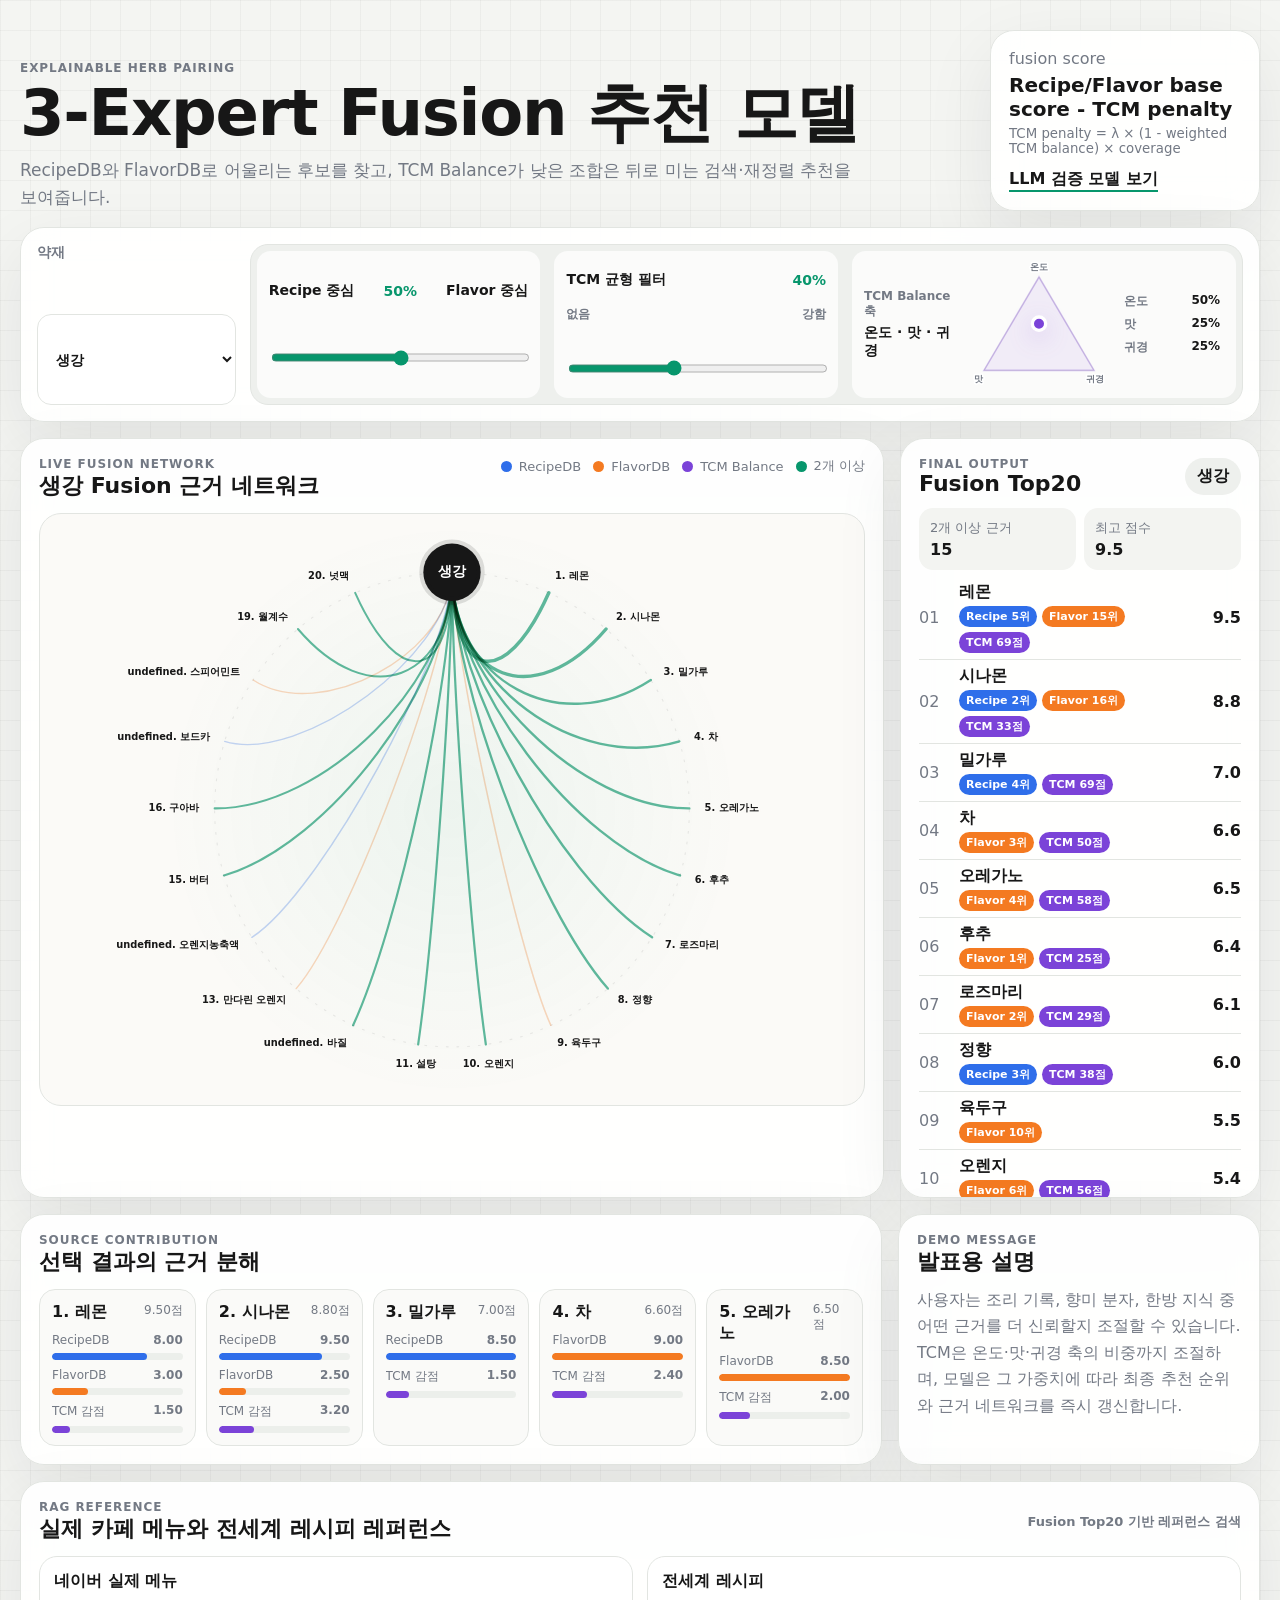
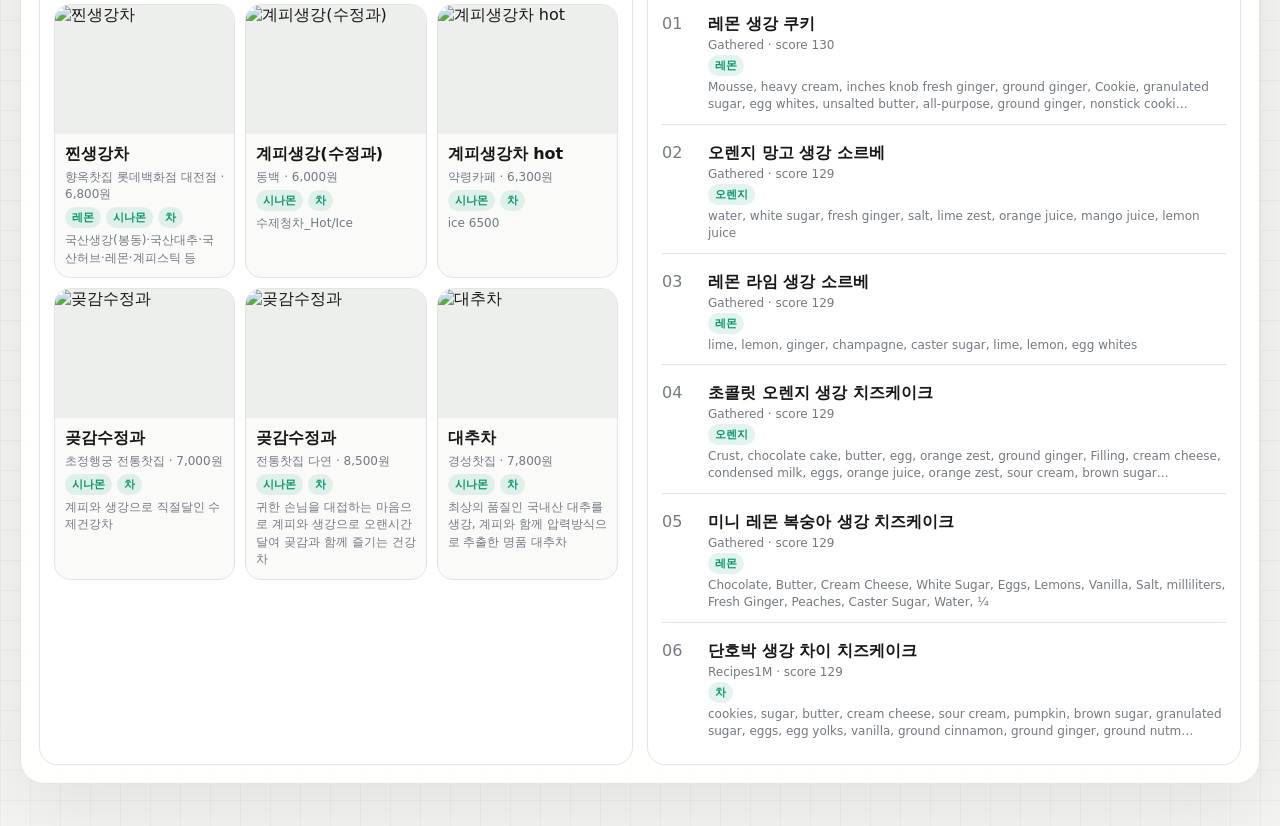
==== demo/index.html @ d8a5c46d "Add herb pairing demo" ====
<!doctype html>
<html lang="ko">
  <head>
    <meta charset="utf-8" />
    <meta name="viewport" content="width=device-width, initial-scale=1" />
    <title>Three Expert Fusion Demo</title>
    <link rel="stylesheet" href="./styles.css?v=20260723k" />
  </head>
  <body>
    <main class="app-shell">
      <header class="hero">
        <div>
          <p class="eyebrow">Explainable herb pairing</p>
          <h1>3-Expert Fusion 추천 모델</h1>
          <p class="lead">
            RecipeDB와 FlavorDB로 어울리는 후보를 찾고,
            TCM Balance가 낮은 조합은 뒤로 미는 검색·재정렬 추천을 보여줍니다.
          </p>
        </div>
        <div class="model-card" aria-label="모델 수식">
          <span>fusion score</span>
          <strong>Recipe/Flavor base score - TCM penalty</strong>
          <small>TCM penalty = λ × (1 - weighted TCM balance) × coverage</small>
          <a class="inline-link" href="./validation.html">LLM 검증 모델 보기</a>
        </div>
      </header>

      <section class="control-panel" aria-label="추천 모델 제어">
        <label class="select-field">
          <span>약재</span>
          <select id="herb-select"></select>
        </label>

        <div class="rerank-controls" aria-label="검색 및 재정렬 제어">
          <label class="balance-slider">
            <span class="slider-title">Recipe 중심 <b id="recipe-ratio-value">50%</b> Flavor 중심</span>
            <input id="recipe-flavor-ratio" type="range" min="0" max="1" step="0.05" value="0.5" />
          </label>
          <label class="balance-slider">
            <span class="slider-title">TCM 균형 필터 <b id="tcm-penalty-value">40%</b></span>
            <span class="slider-ends"><i>없음</i><i>강함</i></span>
            <input id="tcm-penalty-strength" type="range" min="0" max="1" step="0.05" value="0.4" />
          </label>
          <div class="tcm-triangle-card" aria-label="TCM 속성 가중치">
            <div class="triangle-copy">
              <span>TCM Balance 축</span>
              <strong>온도 · 맛 · 귀경</strong>
            </div>
            <svg id="tcm-triangle" class="tcm-triangle" viewBox="0 0 180 150" role="img" aria-label="TCM 속성 가중치 삼각형">
              <polygon points="90,18 24,130 156,130" class="triangle-plane"></polygon>
              <line x1="90" y1="18" x2="24" y2="130" class="triangle-guide"></line>
              <line x1="90" y1="18" x2="156" y2="130" class="triangle-guide"></line>
              <line x1="24" y1="130" x2="156" y2="130" class="triangle-guide"></line>
              <text x="90" y="10" text-anchor="middle">온도</text>
              <text x="12" y="144" text-anchor="start">맛</text>
              <text x="168" y="144" text-anchor="end">귀경</text>
              <circle id="tcm-triangle-point" cx="90" cy="74" r="8"></circle>
            </svg>
            <div class="triangle-values">
              <span>온도 <b id="tcm-temp-value">50%</b></span>
              <span>맛 <b id="tcm-taste-value">25%</b></span>
              <span>귀경 <b id="tcm-meridian-value">25%</b></span>
            </div>
          </div>
        </div>
      </section>

      <section class="workspace">
        <section class="network-card">
          <div class="section-head">
            <div>
              <p class="eyebrow">live fusion network</p>
              <h2 id="network-title">추천 근거 네트워크</h2>
            </div>
            <div class="legend">
              <span><i class="recipe"></i>RecipeDB</span>
              <span><i class="flavor"></i>FlavorDB</span>
              <span><i class="tcm"></i>TCM Balance</span>
              <span><i class="multi"></i>2개 이상</span>
            </div>
          </div>
          <div class="canvas-wrap">
            <svg id="fusion-network" viewBox="0 0 920 660" role="img" aria-label="약재 식재료 추천 근거 네트워크"></svg>
          </div>
        </section>

        <aside class="ranking-card">
          <div class="section-head compact">
            <div>
              <p class="eyebrow">final output</p>
              <h2>Fusion Top20</h2>
            </div>
            <strong id="herb-name">-</strong>
          </div>
          <div class="metric-row">
            <div>
              <span>2개 이상 근거</span>
              <strong id="consensus-count">0</strong>
            </div>
            <div>
              <span>최고 점수</span>
              <strong id="top-score">0.0</strong>
            </div>
          </div>
          <ol id="ranking-list" class="ranking-list"></ol>
        </aside>
      </section>

      <section class="detail-grid">
        <article>
          <p class="eyebrow">source contribution</p>
          <h2>선택 결과의 근거 분해</h2>
          <div id="contribution-list" class="contribution-list"></div>
        </article>
        <article>
          <p class="eyebrow">demo message</p>
          <h2>발표용 설명</h2>
          <p class="demo-copy">
            사용자는 조리 기록, 향미 분자, 한방 지식 중 어떤 근거를 더 신뢰할지 조절할 수 있습니다.
            TCM은 온도·맛·귀경 축의 비중까지 조절하며, 모델은 그 가중치에 따라 최종 추천 순위와 근거 네트워크를 즉시 갱신합니다.
          </p>
        </article>
      </section>

      <section class="rag-reference-section">
        <div class="section-head">
          <div>
            <p class="eyebrow">RAG reference</p>
            <h2>실제 카페 메뉴와 전세계 레시피 레퍼런스</h2>
          </div>
          <div class="reference-summary" id="reference-summary"></div>
        </div>
        <div class="reference-grid">
          <article class="reference-panel">
            <div class="reference-title">
              <span>네이버 실제 메뉴</span>
              <b id="naver-count">0</b>
            </div>
            <div id="cafe-reference-list" class="cafe-reference-list"></div>
          </article>
          <article class="reference-panel">
            <div class="reference-title">
              <span>전세계 레시피</span>
              <b id="recipe-ref-count">0</b>
            </div>
            <div id="recipe-reference-list" class="recipe-reference-list"></div>
          </article>
        </div>
      </section>
    </main>

    <script src="./data/network-data.js?v=20260723k"></script>
    <script src="./data/rag-reference-data.js?v=20260723k"></script>
    <script src="./app.js?v=20260723k"></script>
  </body>
</html>
---- demo/styles.css ----
:root {
  color-scheme: light;
  --bg: #f4f5f2;
  --panel: #ffffff;
  --canvas: #fbfaf7;
  --text: #171717;
  --muted: #737984;
  --line: #e2e5e1;
  --recipe: #2f6eea;
  --flavor: #f47a21;
  --tcm: #7b43d8;
  --multi: #07966c;
  --shadow: 0 24px 70px rgba(24, 31, 42, 0.08);
}

* {
  box-sizing: border-box;
}

body {
  margin: 0;
  min-height: 100vh;
  font-family: Inter, "Segoe UI", "Noto Sans KR", system-ui, sans-serif;
  background:
    linear-gradient(rgba(23, 23, 23, 0.035) 1px, transparent 1px),
    linear-gradient(90deg, rgba(23, 23, 23, 0.035) 1px, transparent 1px),
    var(--bg);
  background-size: 30px 30px;
  color: var(--text);
}

button,
select,
input {
  font: inherit;
}

.app-shell {
  width: min(1500px, calc(100% - 40px));
  margin: 0 auto;
  padding: 30px 0 42px;
}

.hero {
  display: grid;
  grid-template-columns: minmax(0, 1fr) minmax(270px, 0.28fr);
  gap: 18px;
  align-items: end;
  margin-bottom: 16px;
}

.eyebrow,
h1,
h2,
p {
  margin: 0;
}

.eyebrow {
  color: var(--muted);
  font-size: 12px;
  font-weight: 800;
  letter-spacing: 0.08em;
  text-transform: uppercase;
}

h1 {
  margin-top: 6px;
  font-size: clamp(34px, 5vw, 66px);
  line-height: 1;
  letter-spacing: -0.02em;
}

h2 {
  font-size: 22px;
}

.lead {
  max-width: 850px;
  margin-top: 12px;
  color: var(--muted);
  font-size: 17px;
  line-height: 1.6;
}

.model-card,
.control-panel,
.network-card,
.ranking-card,
.rag-reference-section,
.reference-panel,
.detail-grid article,
.error-card {
  background: rgba(255, 255, 255, 0.92);
  border: 1px solid var(--line);
  border-radius: 24px;
  box-shadow: var(--shadow);
  backdrop-filter: blur(14px);
}

.model-card {
  display: grid;
  gap: 5px;
  padding: 18px;
}

.model-card span,
.model-card small {
  color: var(--muted);
}

.model-card strong {
  font-size: 20px;
}

.inline-link {
  width: fit-content;
  margin-top: 8px;
  color: var(--text);
  font-weight: 800;
  text-decoration: none;
  border-bottom: 2px solid var(--multi);
}

.control-panel {
  display: grid;
  grid-template-columns: minmax(190px, 0.2fr) minmax(720px, 1fr);
  gap: 14px;
  align-items: stretch;
  padding: 16px;
  margin-bottom: 16px;
}

label {
  display: grid;
  gap: 7px;
  color: var(--muted);
  font-size: 14px;
  font-weight: 700;
}

select {
  width: 100%;
  border: 1px solid var(--line);
  border-radius: 14px;
  padding: 13px 14px;
  background: var(--panel);
  color: var(--text);
}

input[type="range"] {
  width: 100%;
  accent-color: var(--multi);
}

.rerank-controls {
  display: grid;
  grid-template-columns: minmax(210px, 0.85fr) minmax(210px, 0.85fr) minmax(310px, 1.15fr);
  gap: 14px;
  padding: 6px;
  border: 1px solid var(--line);
  border-radius: 18px;
  background: #eef0ed;
}

.balance-slider,
.tcm-triangle-card {
  gap: 9px;
  padding: 11px 12px;
  border-radius: 14px;
  background: rgba(255, 255, 255, 0.76);
}

.tcm-triangle-card {
  display: grid;
  grid-template-columns: minmax(90px, 0.62fr) 150px minmax(96px, 0.7fr);
  gap: 10px;
  align-items: center;
  min-width: 0;
}

.triangle-copy {
  display: grid;
  gap: 4px;
  min-width: 0;
}

.triangle-copy span {
  color: var(--muted);
  font-size: 12px;
  font-weight: 800;
}

.triangle-copy strong {
  color: var(--text);
  font-size: 14px;
}

.tcm-triangle {
  display: block;
  width: 150px;
  height: 125px;
  overflow: visible;
  cursor: pointer;
  touch-action: none;
}

.triangle-plane {
  fill: rgba(123, 67, 216, 0.08);
  stroke: rgba(123, 67, 216, 0.28);
  stroke-width: 2;
}

.triangle-guide {
  stroke: rgba(23, 23, 23, 0.1);
  stroke-width: 1;
}

.tcm-triangle text {
  fill: var(--muted);
  font-size: 11px;
  font-weight: 800;
  paint-order: stroke;
  stroke: rgba(255, 255, 255, 0.9);
  stroke-width: 4px;
  stroke-linejoin: round;
}

#tcm-triangle-point {
  fill: var(--tcm);
  stroke: #fff;
  stroke-width: 4;
  filter: drop-shadow(0 8px 14px rgba(123, 67, 216, 0.22));
}

.triangle-values {
  display: grid;
  gap: 6px;
  min-width: 0;
}

.triangle-values span {
  display: flex;
  justify-content: space-between;
  gap: 8px;
  color: var(--muted);
  font-size: 12px;
  font-weight: 800;
}

.triangle-values b {
  color: var(--text);
  font-variant-numeric: tabular-nums;
}

.slider-title,
.legend span {
  display: flex;
  gap: 7px;
  align-items: center;
}

.slider-title {
  color: var(--text);
  font-size: 14px;
  font-weight: 800;
  justify-content: space-between;
}

.slider-title b {
  color: var(--multi);
  font-variant-numeric: tabular-nums;
}

.slider-ends {
  display: flex;
  justify-content: space-between;
  color: var(--muted);
  font-size: 12px;
}

.slider-ends i {
  font-style: normal;
}

.dot,
.legend i {
  width: 11px;
  height: 11px;
  border-radius: 999px;
  flex: 0 0 auto;
}

.recipe {
  background: var(--recipe);
}

.flavor {
  background: var(--flavor);
}

.tcm {
  background: var(--tcm);
}

.multi {
  background: var(--multi);
}

.workspace {
  display: grid;
  grid-template-columns: minmax(0, 1fr) minmax(360px, 0.33fr);
  gap: 16px;
  align-items: stretch;
}

.network-card,
.ranking-card,
.detail-grid article {
  padding: 18px;
}

.network-card {
  min-height: 760px;
}

.ranking-card {
  max-height: 760px;
  overflow: auto;
}

.section-head {
  display: flex;
  justify-content: space-between;
  gap: 16px;
  align-items: start;
  margin-bottom: 12px;
}

.section-head.compact {
  align-items: center;
}

.section-head.compact > strong {
  padding: 8px 12px;
  border-radius: 999px;
  background: #eef0ed;
}

.legend {
  display: flex;
  gap: 12px;
  flex-wrap: wrap;
  color: var(--muted);
  font-size: 13px;
}

.canvas-wrap {
  border: 1px solid var(--line);
  border-radius: 22px;
  background:
    radial-gradient(circle at 50% 50%, rgba(7, 150, 108, 0.06), transparent 18rem),
    var(--canvas);
  overflow: hidden;
}

#fusion-network {
  display: block;
  width: 100%;
  height: auto;
}

.edge {
  fill: none;
  opacity: 0.28;
  stroke-linecap: round;
  mix-blend-mode: multiply;
}

.edge.multi {
  opacity: 0.64;
}

.network-ring {
  fill: none;
  stroke: rgba(23, 23, 23, 0.08);
  stroke-width: 1.2;
  stroke-dasharray: 3 9;
}

.herb-node circle {
  fill: #171717;
  stroke: rgba(23, 23, 23, 0.13);
  stroke-width: 9px;
}

.herb-node text {
  fill: #fff;
  font-size: 16px;
  font-weight: 800;
  stroke: none;
}

.ingredient-label {
  fill: var(--text);
  font-size: 11px;
  font-weight: 700;
  paint-order: stroke;
  stroke: rgba(251, 250, 247, 0.94);
  stroke-width: 4px;
  stroke-linejoin: round;
}

.metric-row {
  display: grid;
  grid-template-columns: 1fr 1fr;
  gap: 8px;
  margin-bottom: 12px;
}

.metric-row div {
  display: grid;
  gap: 3px;
  padding: 11px;
  border-radius: 14px;
  background: #f3f4f1;
}

.metric-row span {
  color: var(--muted);
  font-size: 13px;
}

.metric-row strong,
.score {
  font-variant-numeric: tabular-nums;
}

.ranking-list {
  display: grid;
  gap: 6px;
  padding: 0;
  margin: 0;
  list-style: none;
}

.ranking-list li {
  display: grid;
  grid-template-columns: 30px minmax(0, 1fr) 44px;
  gap: 10px;
  align-items: center;
  padding-bottom: 6px;
  border-bottom: 1px solid var(--line);
}

.ranking-list li:last-child {
  border-bottom: 0;
}

.rank {
  color: var(--muted);
  font-variant-numeric: tabular-nums;
}

.badge-row {
  display: flex;
  flex-wrap: wrap;
  gap: 5px;
  margin-top: 3px;
}

.source-badge {
  display: inline-flex;
  border-radius: 999px;
  padding: 3px 7px;
  color: #fff;
  font-size: 11px;
  font-weight: 700;
}

.source-badge.recipe {
  background: var(--recipe);
}

.source-badge.flavor {
  background: var(--flavor);
}

.source-badge.tcm {
  background: var(--tcm);
}

.score {
  text-align: right;
}

.detail-grid {
  display: grid;
  grid-template-columns: minmax(0, 1fr) minmax(320px, 0.42fr);
  gap: 16px;
  margin-top: 16px;
}

.rag-reference-section {
  margin-top: 16px;
  padding: 18px;
}

.reference-summary {
  align-self: center;
  color: var(--muted);
  font-size: 13px;
  font-weight: 800;
}

.reference-grid {
  display: grid;
  grid-template-columns: minmax(0, 1fr) minmax(0, 1fr);
  gap: 14px;
}

.reference-panel {
  padding: 14px;
  box-shadow: none;
  border-radius: 18px;
}

.reference-title {
  display: flex;
  align-items: center;
  justify-content: space-between;
  gap: 12px;
  margin-bottom: 12px;
  font-weight: 800;
}

.reference-title b {
  color: var(--multi);
  font-variant-numeric: tabular-nums;
}

.reference-title b:empty {
  display: none;
}

.cafe-reference-list {
  display: grid;
  grid-template-columns: repeat(3, minmax(0, 1fr));
  gap: 10px;
}

.cafe-reference-card {
  min-width: 0;
  overflow: hidden;
  border: 1px solid var(--line);
  border-radius: 16px;
  background: #fafaf8;
  color: inherit;
  text-decoration: none;
}

.cafe-reference-card img,
.image-fallback {
  display: block;
  width: 100%;
  aspect-ratio: 1 / 0.72;
  object-fit: cover;
  background: #ecefeb;
}

.image-fallback {
  display: grid;
  place-items: center;
  color: var(--muted);
  font-size: 12px;
  font-weight: 800;
}

.cafe-reference-card div:last-child {
  display: grid;
  gap: 4px;
  padding: 10px;
}

.cafe-reference-card strong,
.recipe-reference-row strong {
  overflow: hidden;
  text-overflow: ellipsis;
  white-space: nowrap;
}

.cafe-reference-card span,
.recipe-reference-row small {
  color: var(--muted);
  font-size: 12px;
}

.match-tags {
  display: flex;
  flex-wrap: wrap;
  gap: 5px;
}

.match-tags i {
  display: inline-flex;
  width: fit-content;
  border-radius: 999px;
  padding: 3px 7px;
  background: rgba(7, 150, 108, 0.11);
  color: var(--multi);
  font-size: 11px;
  font-style: normal;
  font-weight: 800;
}

.cafe-reference-card p,
.recipe-reference-row p,
.empty-reference {
  margin: 0;
  color: var(--muted);
  font-size: 12px;
  line-height: 1.45;
}

.recipe-reference-list {
  display: grid;
  gap: 8px;
}

.recipe-reference-row {
  display: grid;
  grid-template-columns: 36px minmax(0, 1fr);
  gap: 10px;
  align-items: start;
  min-width: 0;
  padding: 10px 0;
  border-bottom: 1px solid var(--line);
  color: inherit;
  text-decoration: none;
}

.recipe-reference-row:last-child {
  border-bottom: 0;
}

.recipe-reference-row > span {
  color: var(--muted);
  font-variant-numeric: tabular-nums;
}

.recipe-reference-row div {
  display: grid;
  gap: 3px;
  min-width: 0;
}

.demo-copy {
  margin-top: 10px;
  color: var(--muted);
  line-height: 1.65;
}

.contribution-list {
  display: grid;
  grid-template-columns: repeat(5, minmax(0, 1fr));
  gap: 10px;
  margin-top: 12px;
}

.contribution-card {
  min-width: 0;
  padding: 12px;
  border: 1px solid var(--line);
  border-radius: 16px;
  background: #fafaf8;
}

.contribution-title {
  display: flex;
  justify-content: space-between;
  gap: 10px;
  margin-bottom: 10px;
}

.contribution-title span {
  color: var(--muted);
  font-size: 12px;
  font-variant-numeric: tabular-nums;
}

.contribution-row {
  display: grid;
  gap: 6px;
  margin-top: 8px;
}

.contribution-row div {
  display: flex;
  justify-content: space-between;
  gap: 8px;
  color: var(--muted);
  font-size: 12px;
  min-width: 0;
}

.contribution-row div span {
  min-width: 0;
  overflow: hidden;
  text-overflow: ellipsis;
  white-space: nowrap;
}

.contribution-row div b {
  flex: 0 0 auto;
}

.contribution-track {
  display: block;
  width: 100%;
  height: 7px;
  border-radius: 999px;
  background: #ecefeb;
  overflow: hidden;
}

.contribution-fill {
  display: block;
  height: 100%;
  border-radius: inherit;
}

.contribution-fill.recipe {
  background: var(--recipe);
}

.contribution-fill.flavor {
  background: var(--flavor);
}

.contribution-fill.tcm {
  background: var(--tcm);
}

.contribution-fill.multi {
  background: var(--multi);
}

.error-card {
  padding: 24px;
}

@media (max-width: 1100px) {
  .hero,
  .control-panel,
  .rerank-controls,
  .workspace,
  .reference-grid,
  .detail-grid {
    grid-template-columns: 1fr;
  }

  .tcm-triangle-card {
    grid-template-columns: minmax(0, 1fr) 150px minmax(0, 0.8fr);
  }

  .cafe-reference-list {
    grid-template-columns: repeat(2, minmax(0, 1fr));
  }

  .contribution-list {
    grid-template-columns: repeat(2, minmax(0, 1fr));
  }
}

@media (max-width: 720px) {
  .app-shell {
    width: min(100% - 22px, 1500px);
    padding-top: 18px;
  }

  .rerank-controls,
  .section-head,
  .metric-row,
  .cafe-reference-list,
  .contribution-list,
  .tcm-triangle-card {
    grid-template-columns: 1fr;
  }

  .tcm-triangle {
    justify-self: center;
  }

  .section-head {
    display: grid;
  }

  .ranking-card {
    max-height: none;
  }
}
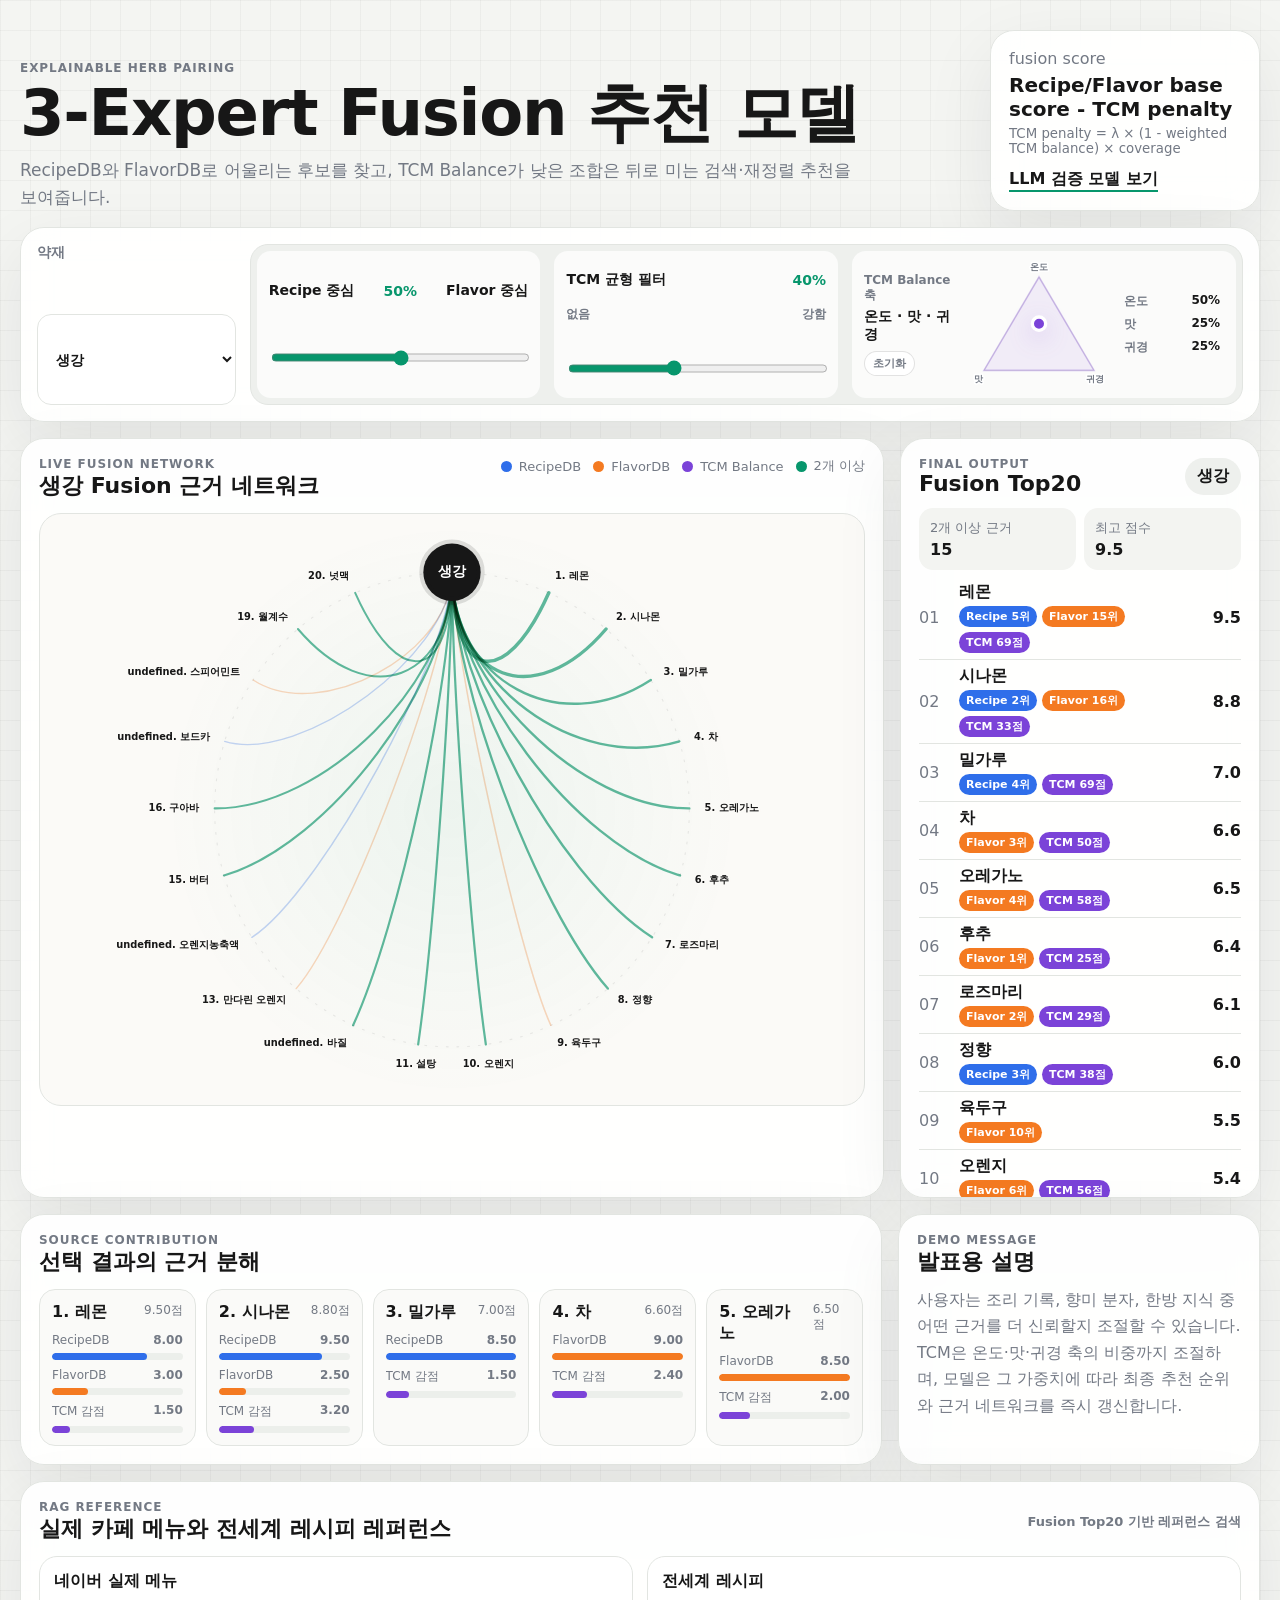
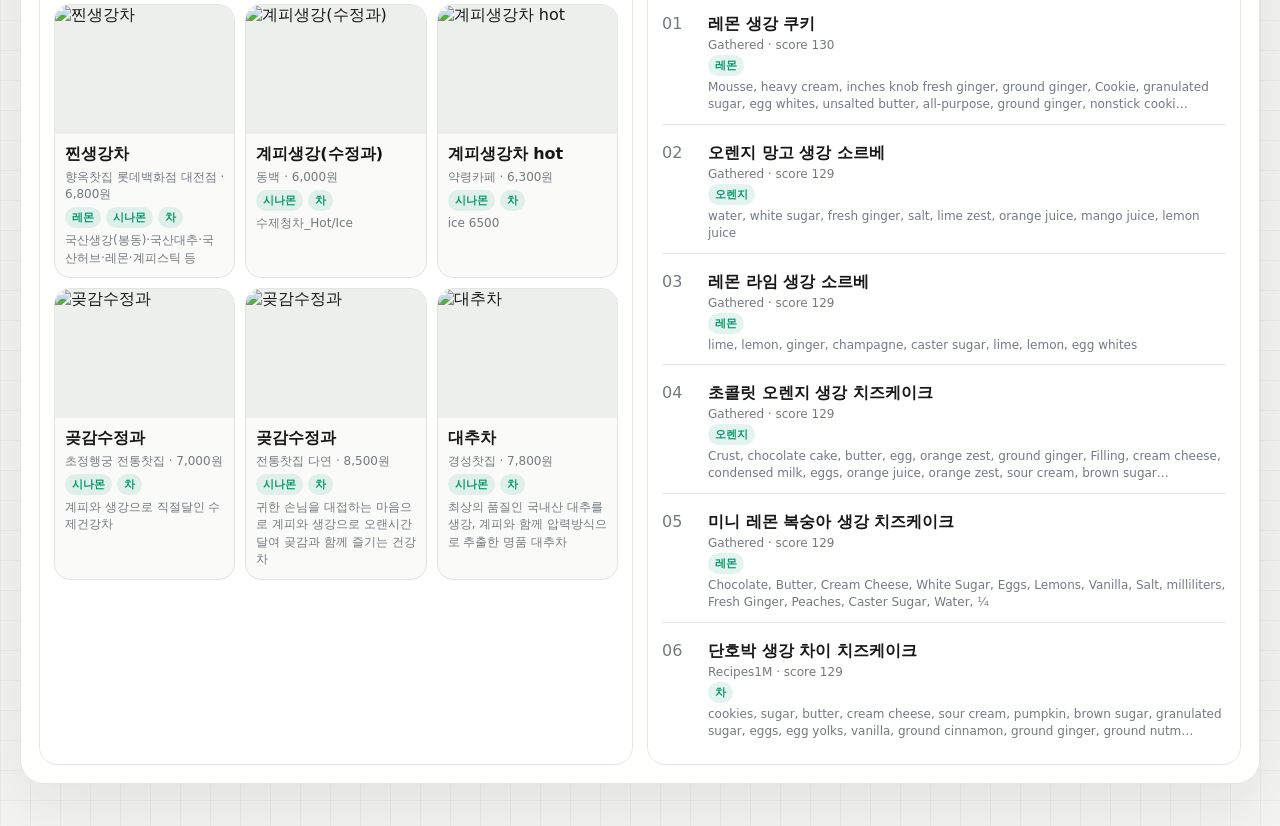
==== commit bdd51837: "Add TCM balance reset control" ====
--- a/demo/index.html
+++ b/demo/index.html
@@ -4,7 +4,7 @@
     <meta charset="utf-8" />
     <meta name="viewport" content="width=device-width, initial-scale=1" />
     <title>Three Expert Fusion Demo</title>
-    <link rel="stylesheet" href="./styles.css?v=20260723k" />
+    <link rel="stylesheet" href="./styles.css?v=20260723l" />
   </head>
   <body>
     <main class="app-shell">
@@ -45,6 +45,7 @@
             <div class="triangle-copy">
               <span>TCM Balance 축</span>
               <strong>온도 · 맛 · 귀경</strong>
+              <button id="tcm-reset-button" class="mini-reset" type="button">초기화</button>
             </div>
             <svg id="tcm-triangle" class="tcm-triangle" viewBox="0 0 180 150" role="img" aria-label="TCM 속성 가중치 삼각형">
               <polygon points="90,18 24,130 156,130" class="triangle-plane"></polygon>
@@ -149,8 +150,8 @@
       </section>
     </main>
 
-    <script src="./data/network-data.js?v=20260723k"></script>
-    <script src="./data/rag-reference-data.js?v=20260723k"></script>
-    <script src="./app.js?v=20260723k"></script>
+    <script src="./data/network-data.js?v=20260723l"></script>
+    <script src="./data/rag-reference-data.js?v=20260723l"></script>
+    <script src="./app.js?v=20260723l"></script>
   </body>
 </html>
--- a/demo/styles.css
+++ b/demo/styles.css
@@ -35,6 +35,10 @@
   font: inherit;
 }
 
+button {
+  cursor: pointer;
+}
+
 .app-shell {
   width: min(1500px, calc(100% - 40px));
   margin: 0 auto;
@@ -196,6 +200,23 @@
   font-size: 14px;
 }
 
+.mini-reset {
+  width: fit-content;
+  margin-top: 3px;
+  border: 1px solid rgba(23, 23, 23, 0.12);
+  border-radius: 999px;
+  padding: 4px 8px;
+  background: rgba(255, 255, 255, 0.88);
+  color: var(--muted);
+  font-size: 11px;
+  font-weight: 800;
+}
+
+.mini-reset:hover {
+  border-color: rgba(123, 67, 216, 0.32);
+  color: var(--tcm);
+}
+
 .tcm-triangle {
   display: block;
   width: 150px;
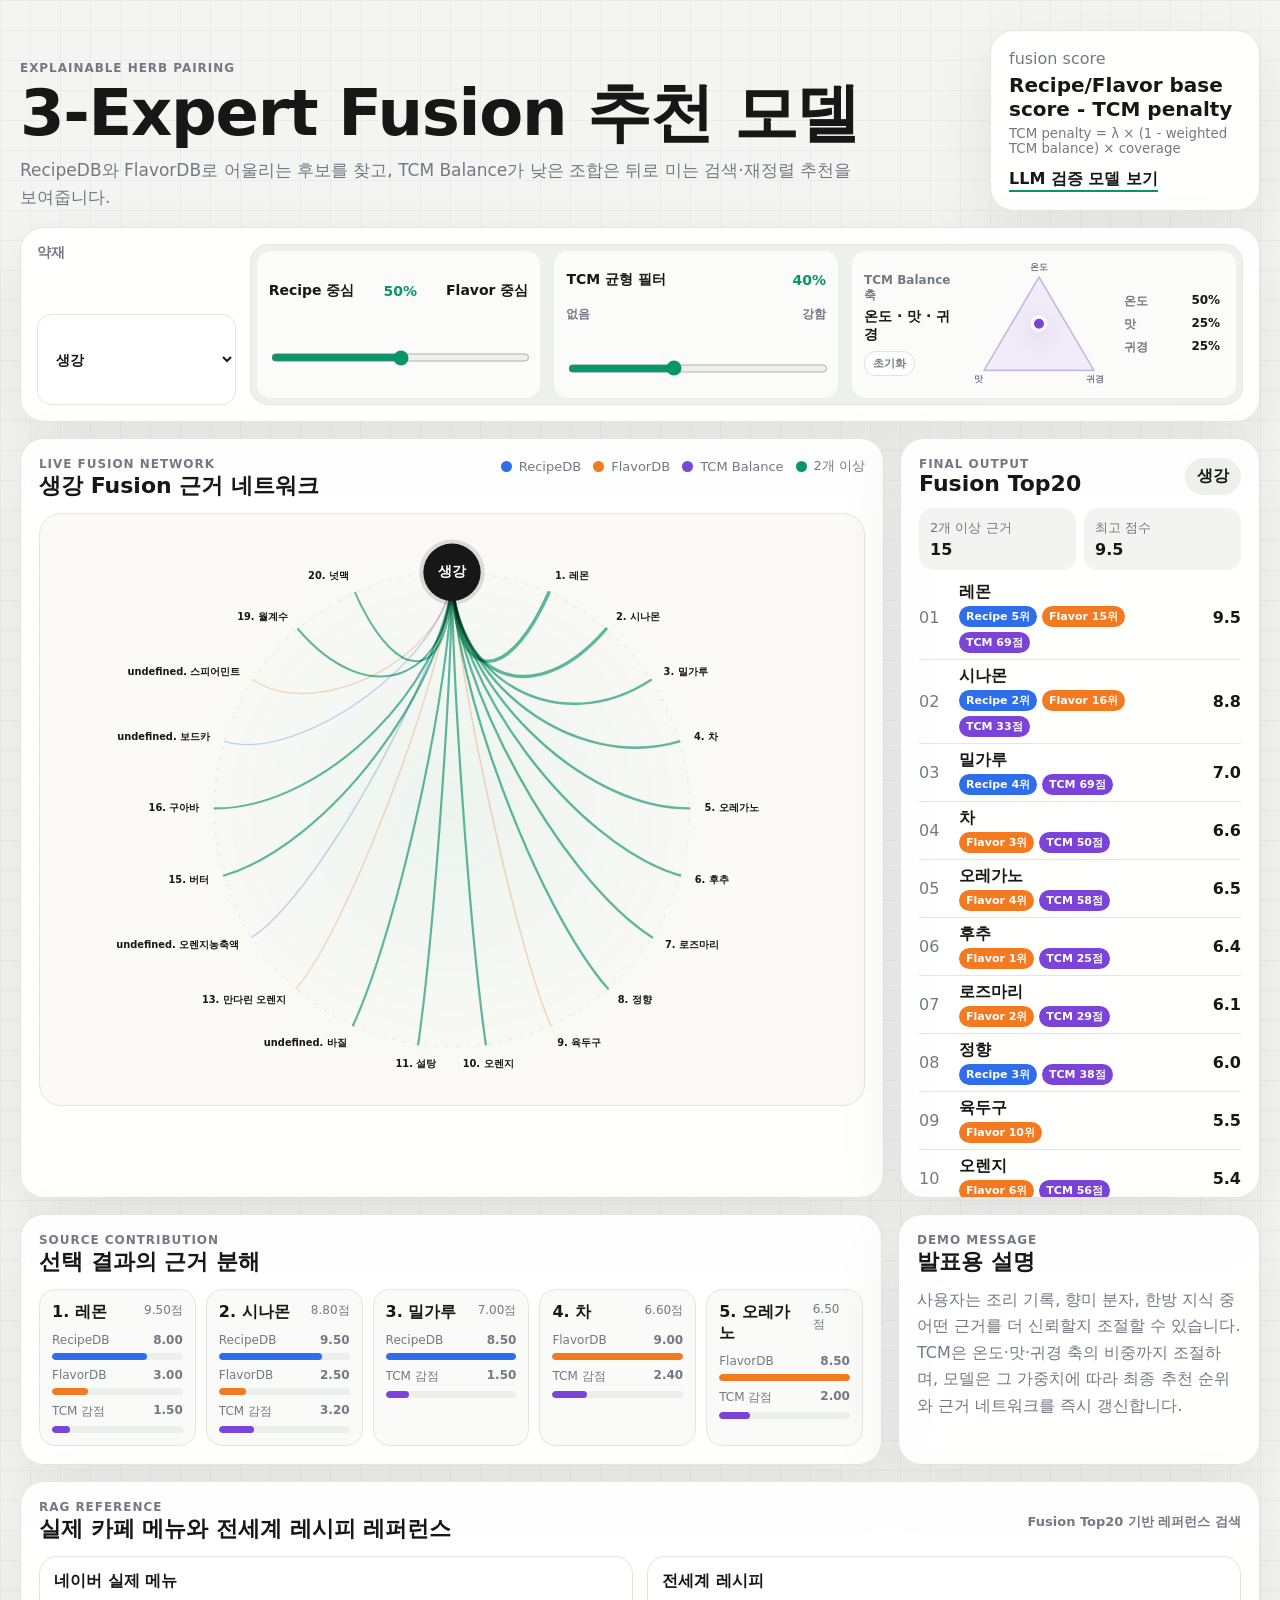
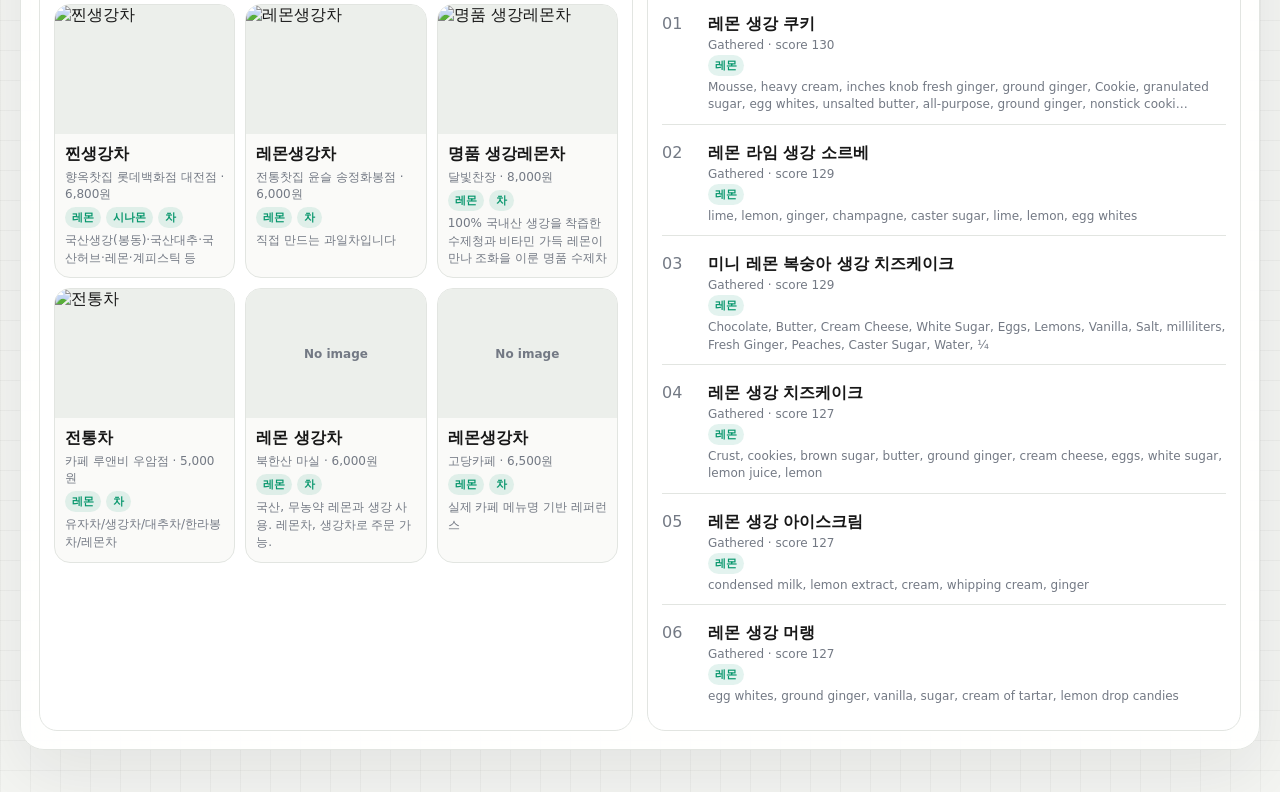
==== commit a2433c87: "Make RAG references follow final ranking" ====
--- a/demo/index.html
+++ b/demo/index.html
@@ -4,7 +4,7 @@
     <meta charset="utf-8" />
     <meta name="viewport" content="width=device-width, initial-scale=1" />
     <title>Three Expert Fusion Demo</title>
-    <link rel="stylesheet" href="./styles.css?v=20260723l" />
+    <link rel="stylesheet" href="./styles.css?v=20260723m" />
   </head>
   <body>
     <main class="app-shell">
@@ -150,8 +150,8 @@
       </section>
     </main>
 
-    <script src="./data/network-data.js?v=20260723l"></script>
-    <script src="./data/rag-reference-data.js?v=20260723l"></script>
-    <script src="./app.js?v=20260723l"></script>
+    <script src="./data/network-data.js?v=20260723m"></script>
+    <script src="./data/rag-reference-data.js?v=20260723m"></script>
+    <script src="./app.js?v=20260723m"></script>
   </body>
 </html>
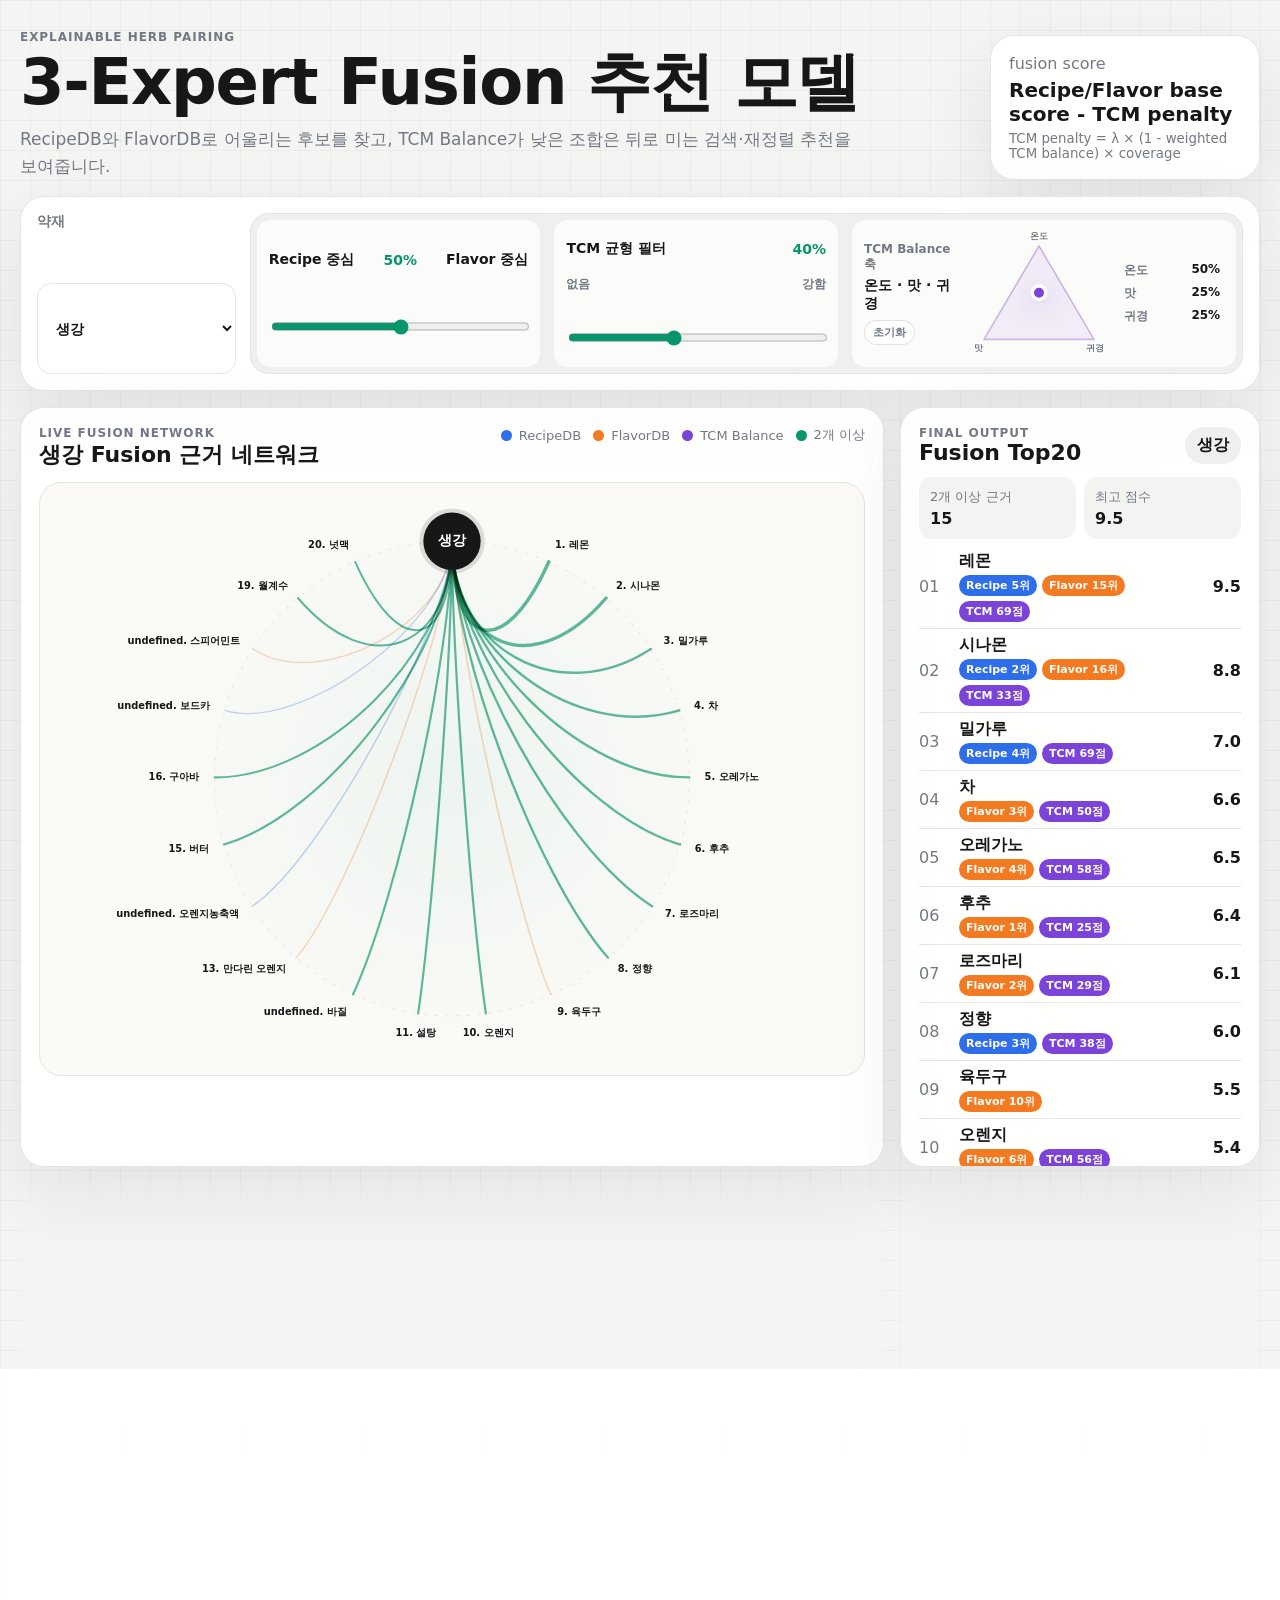
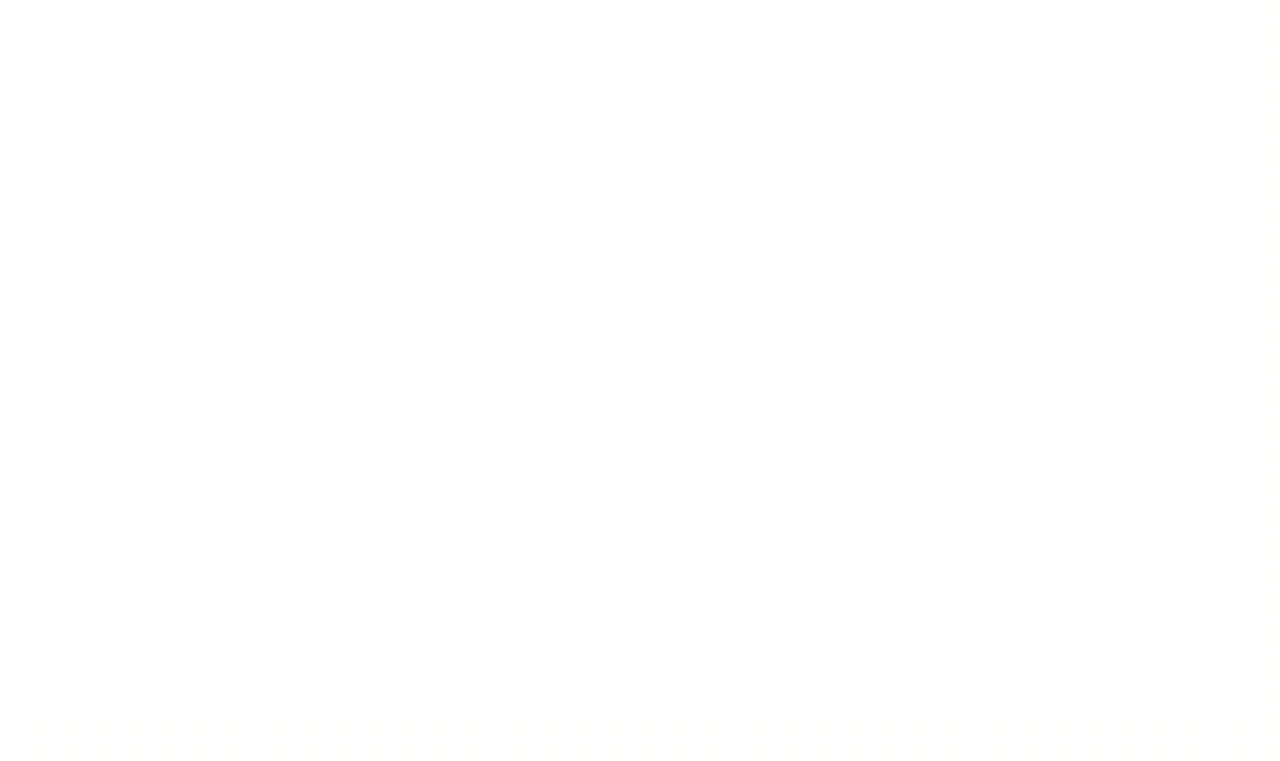
==== commit a8c6f037: "Remove validation link from demo card" ====
--- a/demo/index.html
+++ b/demo/index.html
@@ -4,7 +4,7 @@
     <meta charset="utf-8" />
     <meta name="viewport" content="width=device-width, initial-scale=1" />
     <title>Three Expert Fusion Demo</title>
-    <link rel="stylesheet" href="./styles.css?v=20260723m" />
+    <link rel="stylesheet" href="./styles.css?v=20260723n" />
   </head>
   <body>
     <main class="app-shell">
@@ -21,7 +21,6 @@
           <span>fusion score</span>
           <strong>Recipe/Flavor base score - TCM penalty</strong>
           <small>TCM penalty = λ × (1 - weighted TCM balance) × coverage</small>
-          <a class="inline-link" href="./validation.html">LLM 검증 모델 보기</a>
         </div>
       </header>
 
@@ -150,8 +149,8 @@
       </section>
     </main>
 
-    <script src="./data/network-data.js?v=20260723m"></script>
-    <script src="./data/rag-reference-data.js?v=20260723m"></script>
-    <script src="./app.js?v=20260723m"></script>
+    <script src="./data/network-data.js?v=20260723n"></script>
+    <script src="./data/rag-reference-data.js?v=20260723n"></script>
+    <script src="./app.js?v=20260723n"></script>
   </body>
 </html>
--- a/demo/styles.css
+++ b/demo/styles.css
@@ -117,15 +117,6 @@
   font-size: 20px;
 }
 
-.inline-link {
-  width: fit-content;
-  margin-top: 8px;
-  color: var(--text);
-  font-weight: 800;
-  text-decoration: none;
-  border-bottom: 2px solid var(--multi);
-}
-
 .control-panel {
   display: grid;
   grid-template-columns: minmax(190px, 0.2fr) minmax(720px, 1fr);
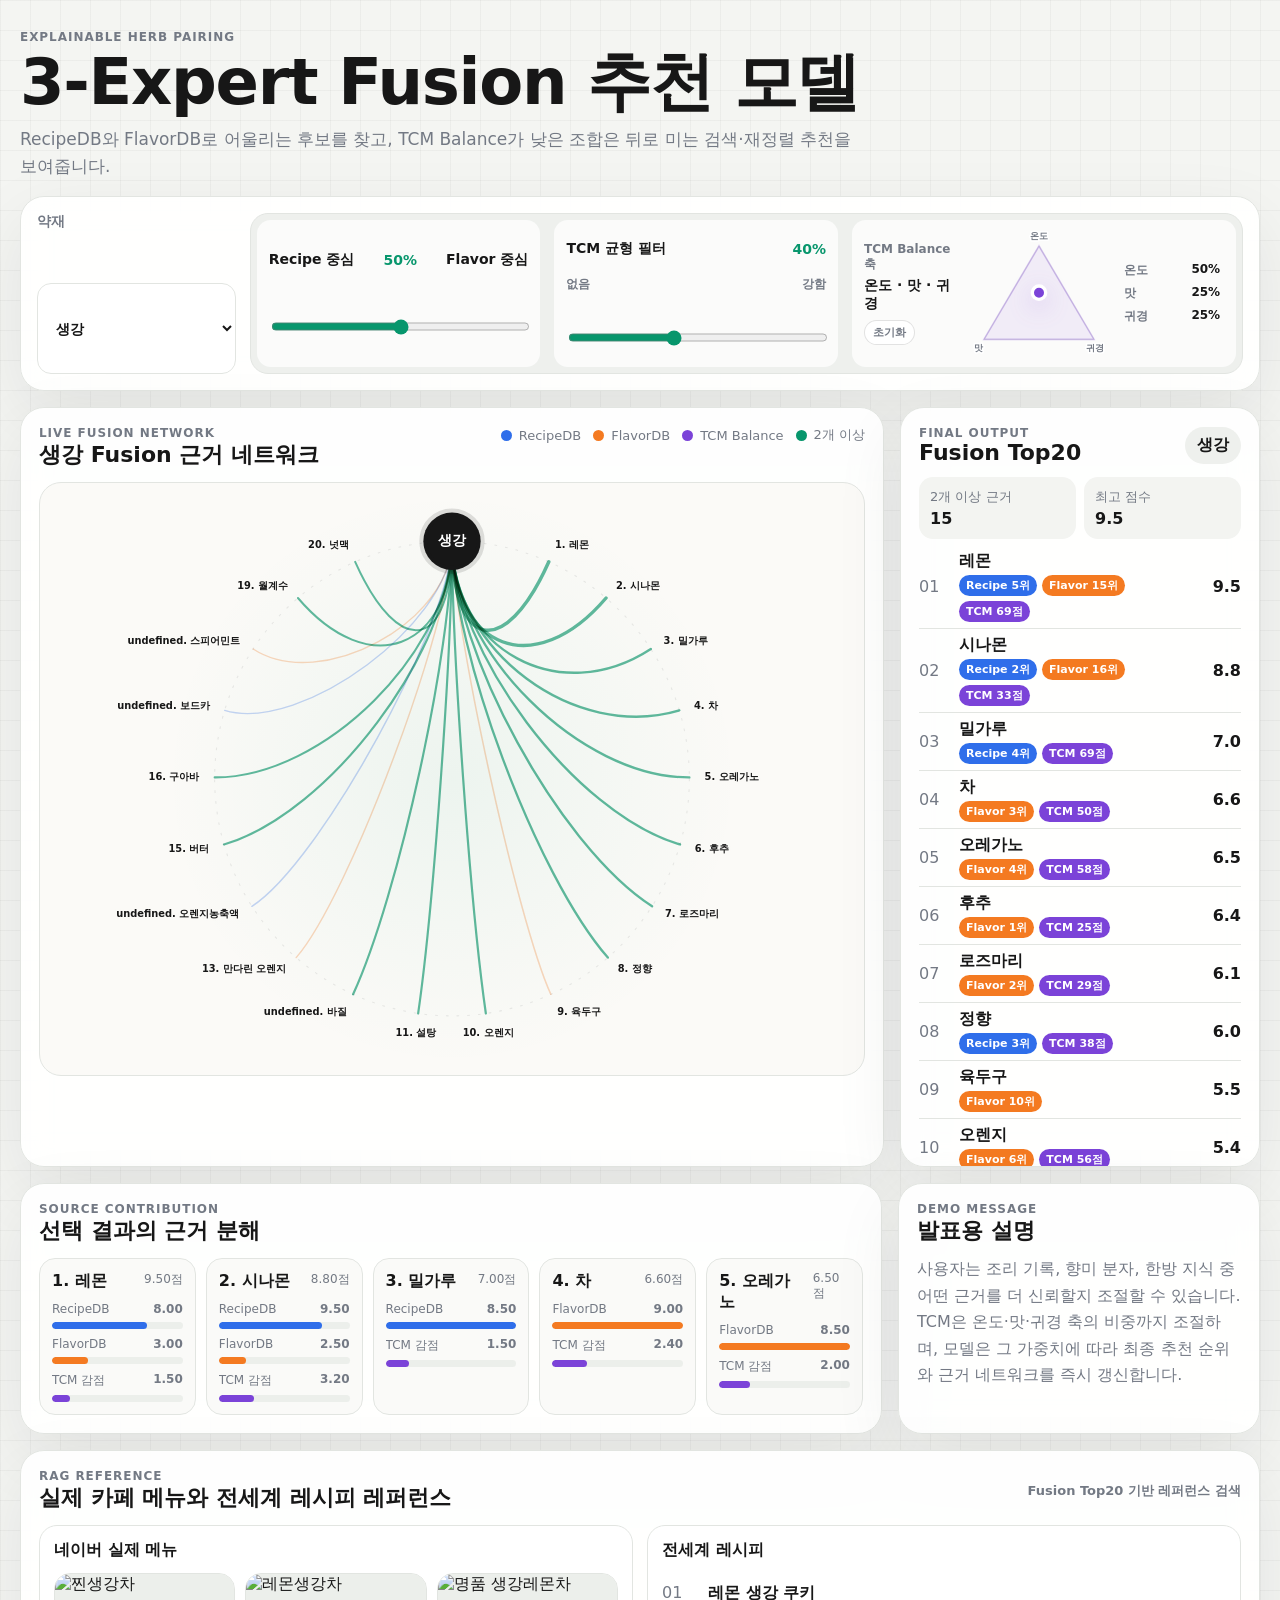
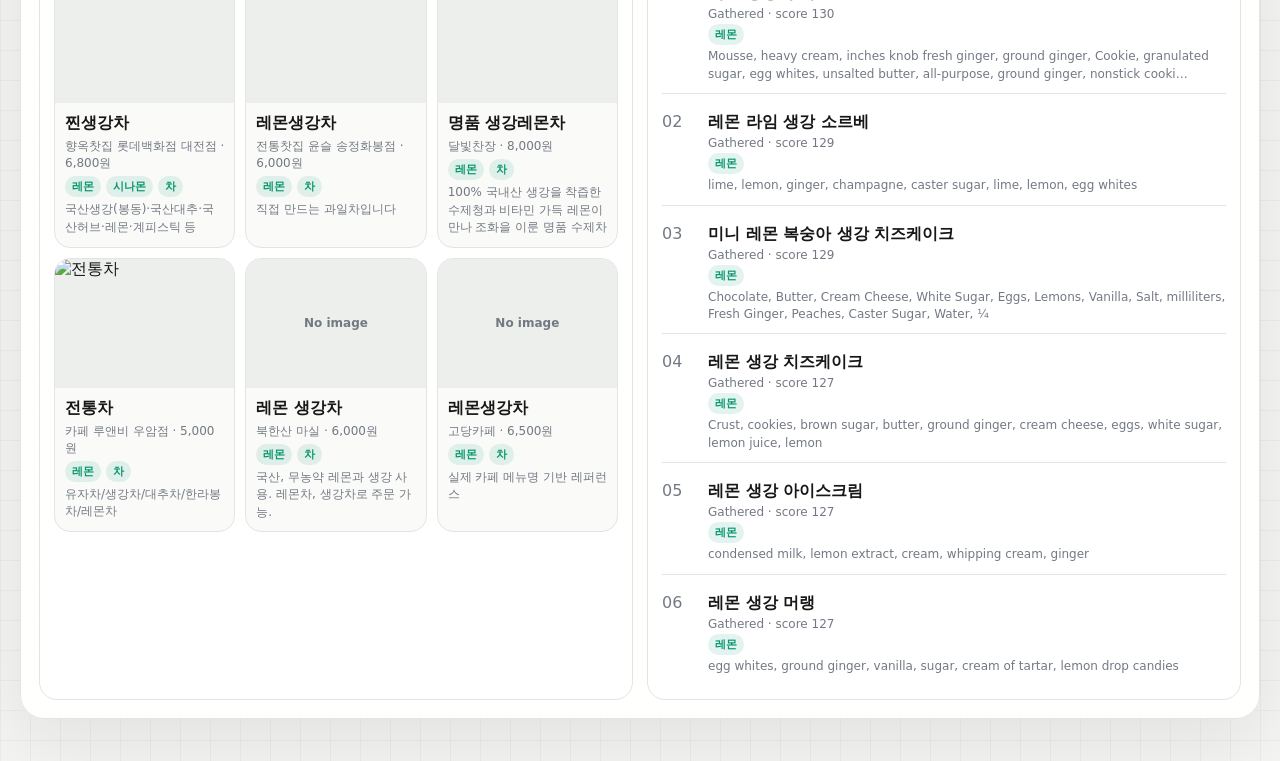
==== commit 36dcfd9b: "Remove score card from demo header" ====
--- a/demo/index.html
+++ b/demo/index.html
@@ -4,7 +4,7 @@
     <meta charset="utf-8" />
     <meta name="viewport" content="width=device-width, initial-scale=1" />
     <title>Three Expert Fusion Demo</title>
-    <link rel="stylesheet" href="./styles.css?v=20260723n" />
+    <link rel="stylesheet" href="./styles.css?v=20260723o" />
   </head>
   <body>
     <main class="app-shell">
@@ -16,11 +16,6 @@
             RecipeDB와 FlavorDB로 어울리는 후보를 찾고,
             TCM Balance가 낮은 조합은 뒤로 미는 검색·재정렬 추천을 보여줍니다.
           </p>
-        </div>
-        <div class="model-card" aria-label="모델 수식">
-          <span>fusion score</span>
-          <strong>Recipe/Flavor base score - TCM penalty</strong>
-          <small>TCM penalty = λ × (1 - weighted TCM balance) × coverage</small>
         </div>
       </header>
 
@@ -149,8 +144,8 @@
       </section>
     </main>
 
-    <script src="./data/network-data.js?v=20260723n"></script>
-    <script src="./data/rag-reference-data.js?v=20260723n"></script>
-    <script src="./app.js?v=20260723n"></script>
+    <script src="./data/network-data.js?v=20260723o"></script>
+    <script src="./data/rag-reference-data.js?v=20260723o"></script>
+    <script src="./app.js?v=20260723o"></script>
   </body>
 </html>
--- a/demo/styles.css
+++ b/demo/styles.css
@@ -46,10 +46,6 @@
 }
 
 .hero {
-  display: grid;
-  grid-template-columns: minmax(0, 1fr) minmax(270px, 0.28fr);
-  gap: 18px;
-  align-items: end;
   margin-bottom: 16px;
 }
 
@@ -87,7 +83,6 @@
   line-height: 1.6;
 }
 
-.model-card,
 .control-panel,
 .network-card,
 .ranking-card,
@@ -102,21 +97,6 @@
   backdrop-filter: blur(14px);
 }
 
-.model-card {
-  display: grid;
-  gap: 5px;
-  padding: 18px;
-}
-
-.model-card span,
-.model-card small {
-  color: var(--muted);
-}
-
-.model-card strong {
-  font-size: 20px;
-}
-
 .control-panel {
   display: grid;
   grid-template-columns: minmax(190px, 0.2fr) minmax(720px, 1fr);
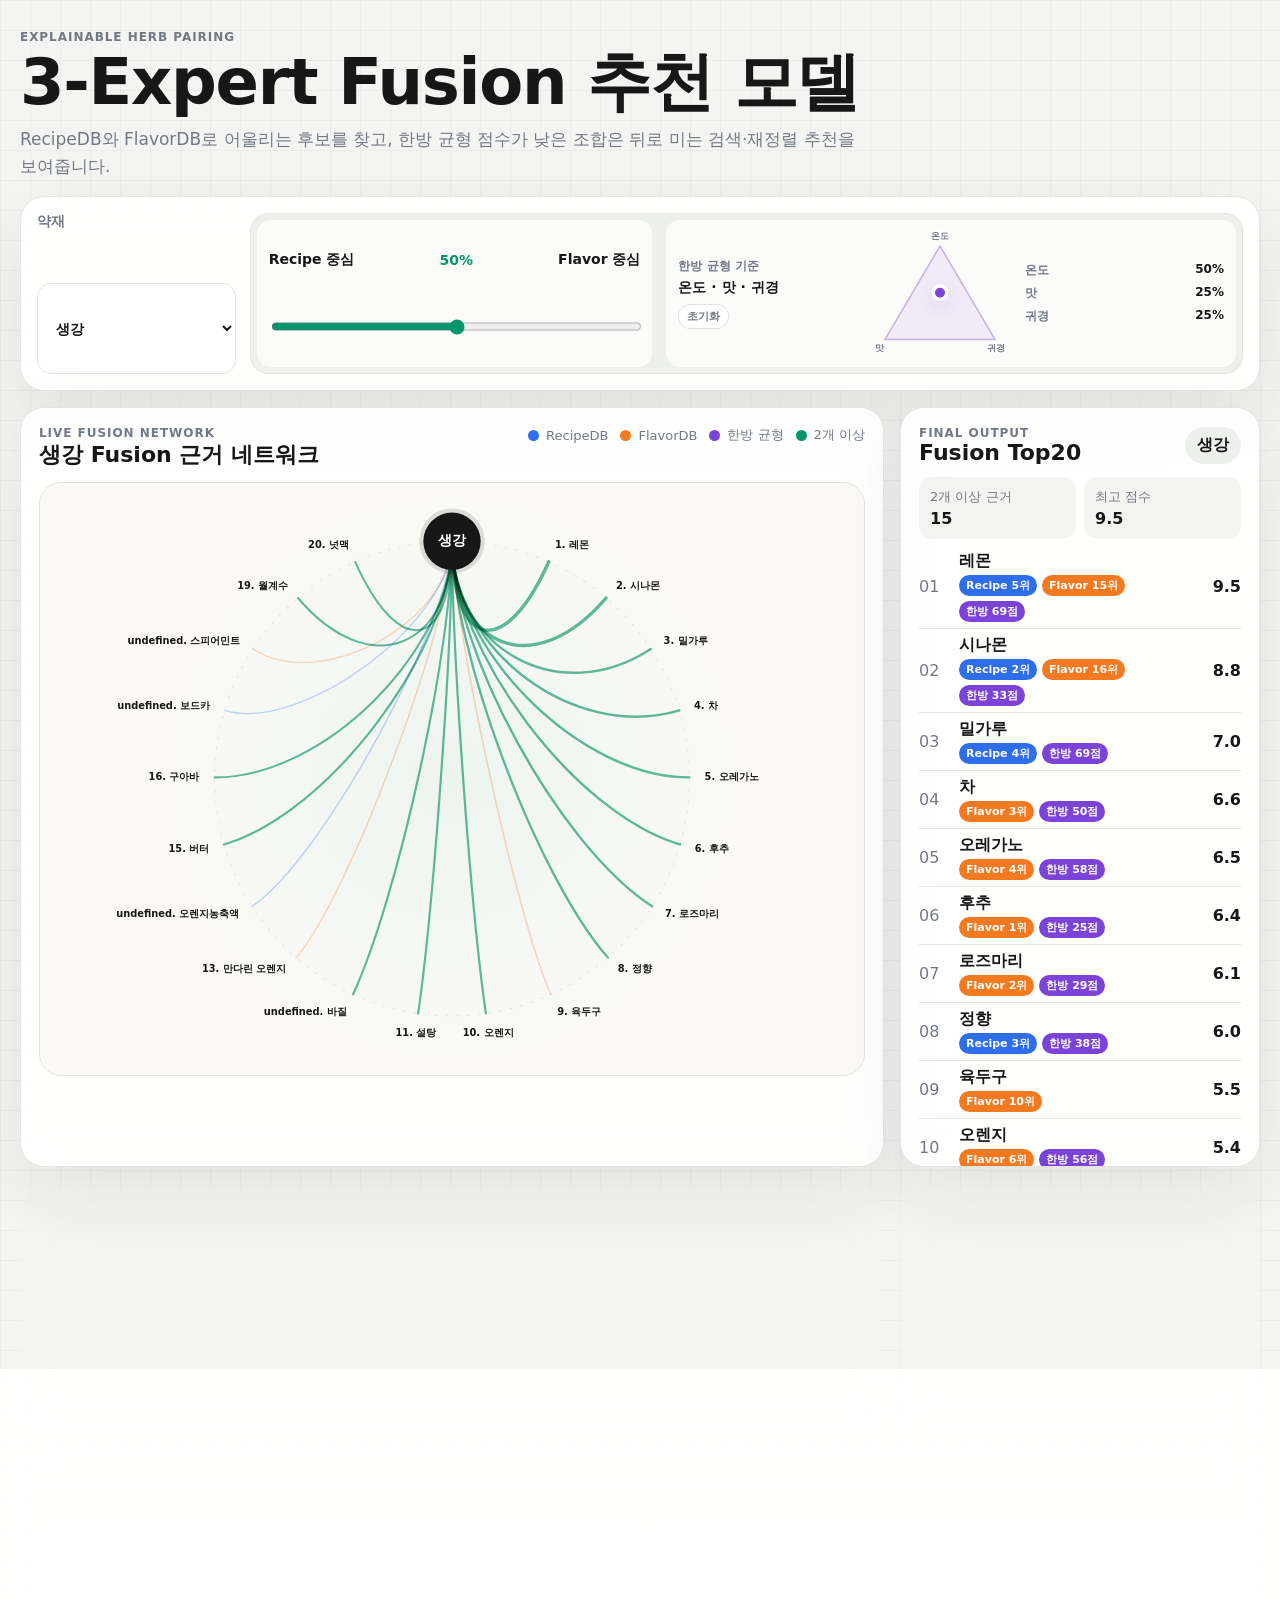
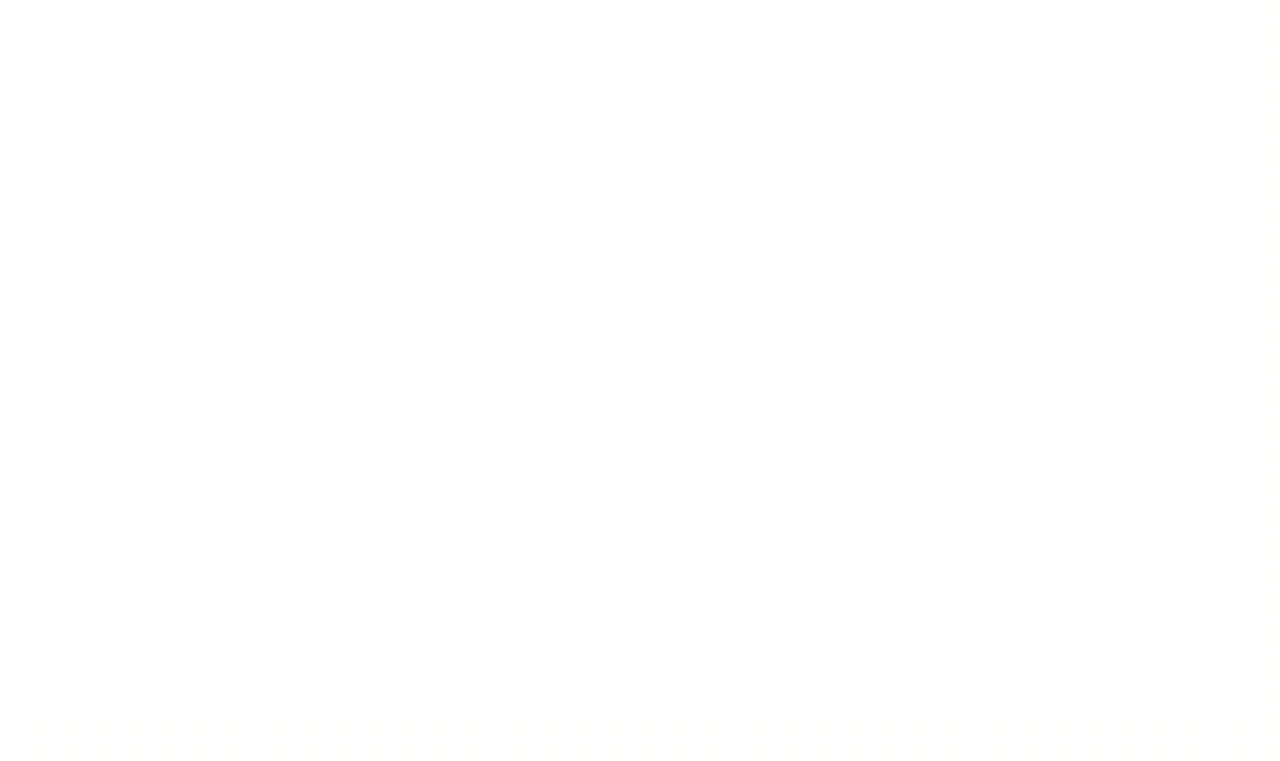
==== commit fe9c3b37: "Simplify herbal balance controls" ====
--- a/demo/index.html
+++ b/demo/index.html
@@ -4,7 +4,7 @@
     <meta charset="utf-8" />
     <meta name="viewport" content="width=device-width, initial-scale=1" />
     <title>Three Expert Fusion Demo</title>
-    <link rel="stylesheet" href="./styles.css?v=20260723o" />
+    <link rel="stylesheet" href="./styles.css?v=20260723q" />
   </head>
   <body>
     <main class="app-shell">
@@ -14,7 +14,7 @@
           <h1>3-Expert Fusion 추천 모델</h1>
           <p class="lead">
             RecipeDB와 FlavorDB로 어울리는 후보를 찾고,
-            TCM Balance가 낮은 조합은 뒤로 미는 검색·재정렬 추천을 보여줍니다.
+            한방 균형 점수가 낮은 조합은 뒤로 미는 검색·재정렬 추천을 보여줍니다.
           </p>
         </div>
       </header>
@@ -30,18 +30,13 @@
             <span class="slider-title">Recipe 중심 <b id="recipe-ratio-value">50%</b> Flavor 중심</span>
             <input id="recipe-flavor-ratio" type="range" min="0" max="1" step="0.05" value="0.5" />
           </label>
-          <label class="balance-slider">
-            <span class="slider-title">TCM 균형 필터 <b id="tcm-penalty-value">40%</b></span>
-            <span class="slider-ends"><i>없음</i><i>강함</i></span>
-            <input id="tcm-penalty-strength" type="range" min="0" max="1" step="0.05" value="0.4" />
-          </label>
-          <div class="tcm-triangle-card" aria-label="TCM 속성 가중치">
+          <div class="tcm-triangle-card" aria-label="한방 균형 기준">
             <div class="triangle-copy">
-              <span>TCM Balance 축</span>
+              <span>한방 균형 기준</span>
               <strong>온도 · 맛 · 귀경</strong>
               <button id="tcm-reset-button" class="mini-reset" type="button">초기화</button>
             </div>
-            <svg id="tcm-triangle" class="tcm-triangle" viewBox="0 0 180 150" role="img" aria-label="TCM 속성 가중치 삼각형">
+            <svg id="tcm-triangle" class="tcm-triangle" viewBox="0 0 180 150" role="img" aria-label="한방 균형 기준 삼각형">
               <polygon points="90,18 24,130 156,130" class="triangle-plane"></polygon>
               <line x1="90" y1="18" x2="24" y2="130" class="triangle-guide"></line>
               <line x1="90" y1="18" x2="156" y2="130" class="triangle-guide"></line>
@@ -70,7 +65,7 @@
             <div class="legend">
               <span><i class="recipe"></i>RecipeDB</span>
               <span><i class="flavor"></i>FlavorDB</span>
-              <span><i class="tcm"></i>TCM Balance</span>
+              <span><i class="tcm"></i>한방 균형</span>
               <span><i class="multi"></i>2개 이상</span>
             </div>
           </div>
@@ -112,7 +107,7 @@
           <h2>발표용 설명</h2>
           <p class="demo-copy">
             사용자는 조리 기록, 향미 분자, 한방 지식 중 어떤 근거를 더 신뢰할지 조절할 수 있습니다.
-            TCM은 온도·맛·귀경 축의 비중까지 조절하며, 모델은 그 가중치에 따라 최종 추천 순위와 근거 네트워크를 즉시 갱신합니다.
+            한방 균형 기준은 온도·맛·귀경의 비중까지 조절하며, 모델은 그 가중치에 따라 최종 추천 순위와 근거 네트워크를 즉시 갱신합니다.
           </p>
         </article>
       </section>
@@ -144,8 +139,8 @@
       </section>
     </main>
 
-    <script src="./data/network-data.js?v=20260723o"></script>
-    <script src="./data/rag-reference-data.js?v=20260723o"></script>
-    <script src="./app.js?v=20260723o"></script>
+    <script src="./data/network-data.js?v=20260723q"></script>
+    <script src="./data/rag-reference-data.js?v=20260723q"></script>
+    <script src="./app.js?v=20260723q"></script>
   </body>
 </html>
--- a/demo/styles.css
+++ b/demo/styles.css
@@ -130,7 +130,7 @@
 
 .rerank-controls {
   display: grid;
-  grid-template-columns: minmax(210px, 0.85fr) minmax(210px, 0.85fr) minmax(310px, 1.15fr);
+  grid-template-columns: minmax(240px, 0.82fr) minmax(360px, 1.18fr);
   gap: 14px;
   padding: 6px;
   border: 1px solid var(--line);
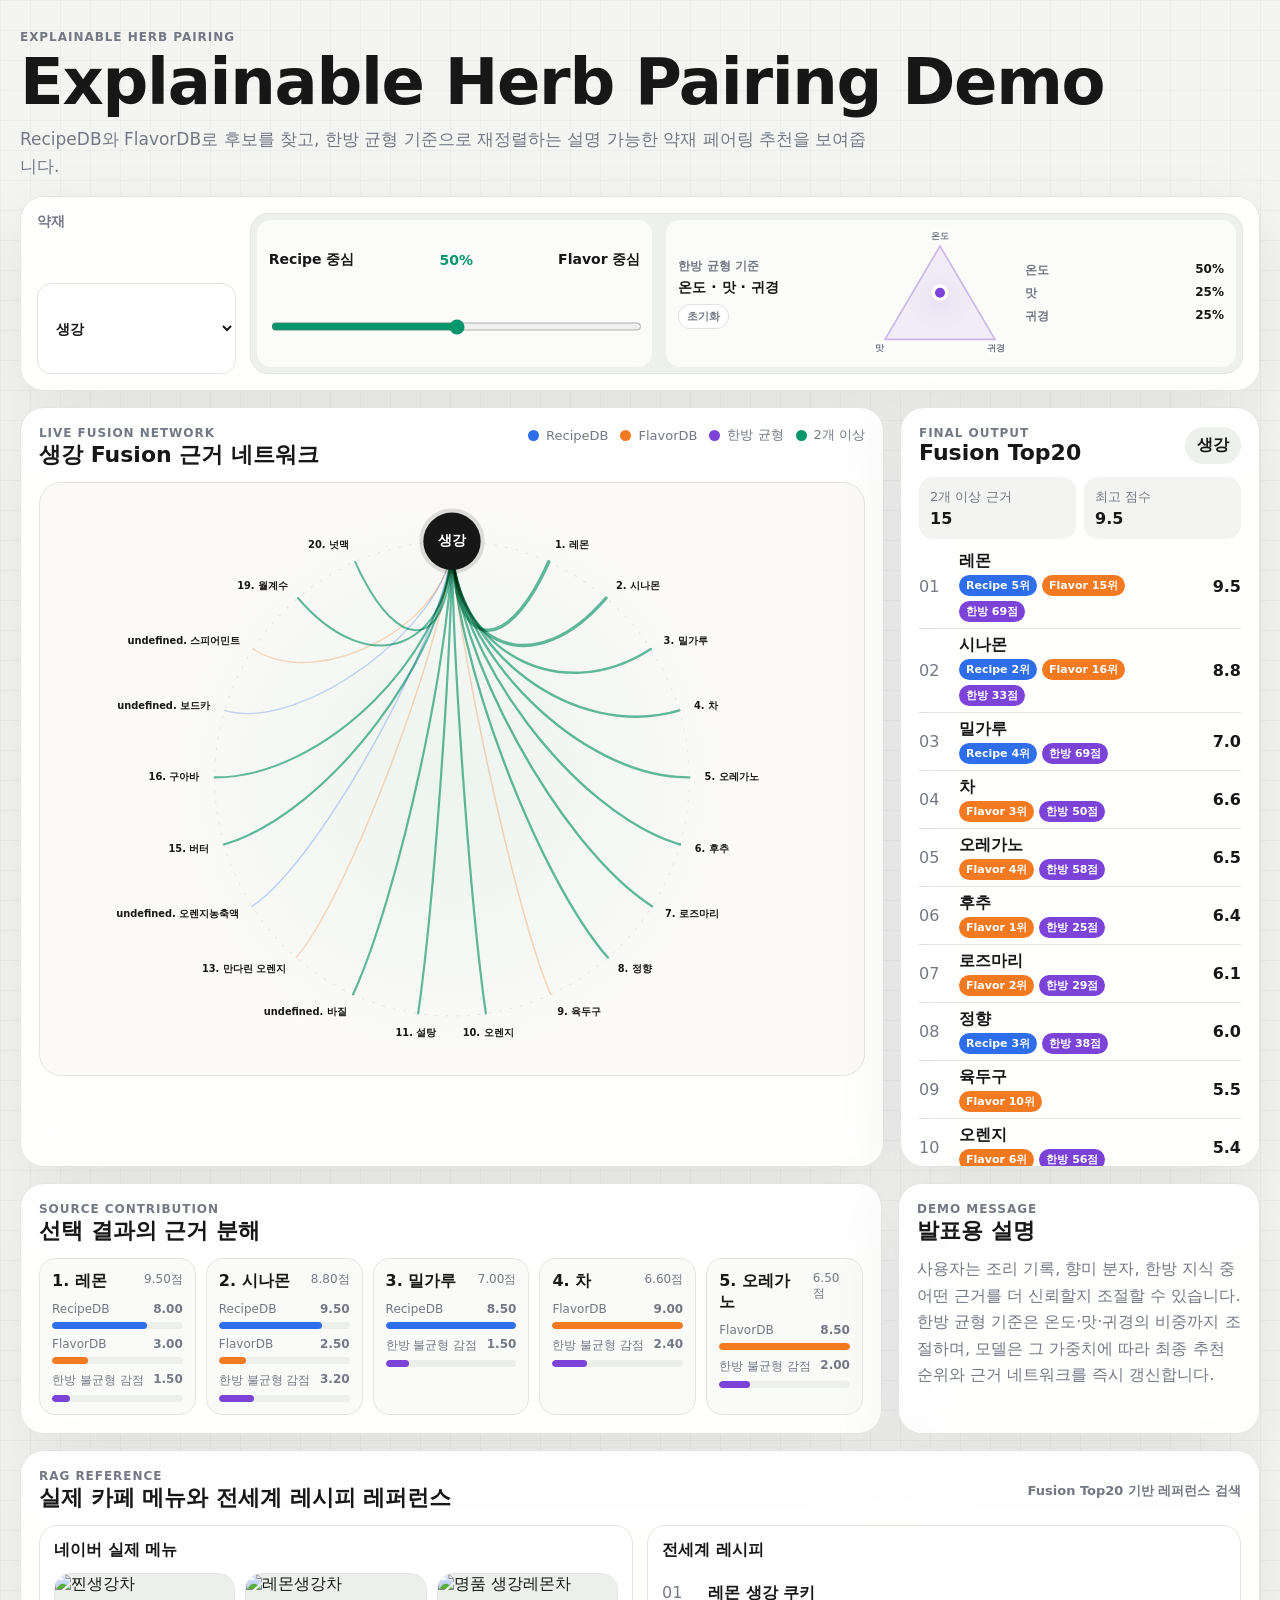
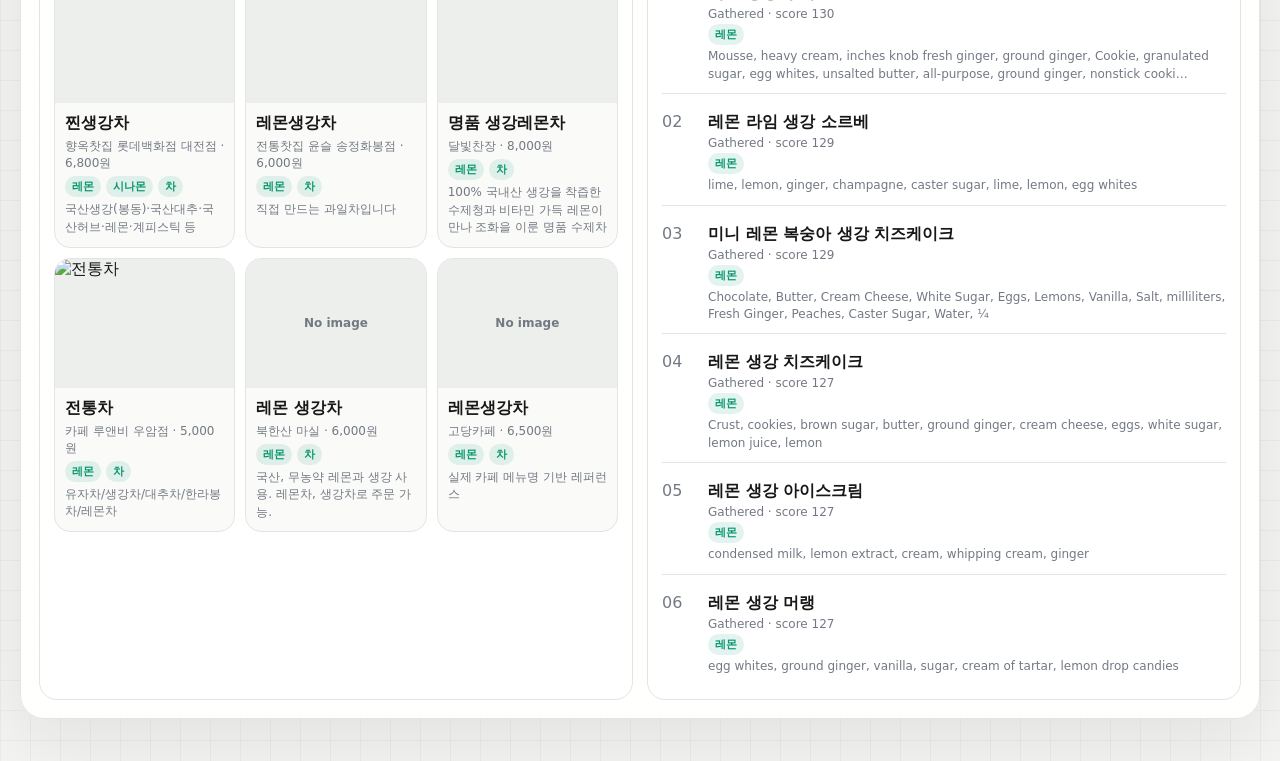
==== commit 5d768a49: "Rename demo title" ====
--- a/demo/index.html
+++ b/demo/index.html
@@ -3,18 +3,18 @@
   <head>
     <meta charset="utf-8" />
     <meta name="viewport" content="width=device-width, initial-scale=1" />
-    <title>Three Expert Fusion Demo</title>
-    <link rel="stylesheet" href="./styles.css?v=20260723q" />
+    <title>Explainable Herb Pairing Demo</title>
+    <link rel="stylesheet" href="./styles.css?v=20260723r" />
   </head>
   <body>
     <main class="app-shell">
       <header class="hero">
         <div>
           <p class="eyebrow">Explainable herb pairing</p>
-          <h1>3-Expert Fusion 추천 모델</h1>
+          <h1>Explainable Herb Pairing Demo</h1>
           <p class="lead">
-            RecipeDB와 FlavorDB로 어울리는 후보를 찾고,
-            한방 균형 점수가 낮은 조합은 뒤로 미는 검색·재정렬 추천을 보여줍니다.
+            RecipeDB와 FlavorDB로 후보를 찾고,
+            한방 균형 기준으로 재정렬하는 설명 가능한 약재 페어링 추천을 보여줍니다.
           </p>
         </div>
       </header>
@@ -139,8 +139,8 @@
       </section>
     </main>
 
-    <script src="./data/network-data.js?v=20260723q"></script>
-    <script src="./data/rag-reference-data.js?v=20260723q"></script>
-    <script src="./app.js?v=20260723q"></script>
+    <script src="./data/network-data.js?v=20260723r"></script>
+    <script src="./data/rag-reference-data.js?v=20260723r"></script>
+    <script src="./app.js?v=20260723r"></script>
   </body>
 </html>
